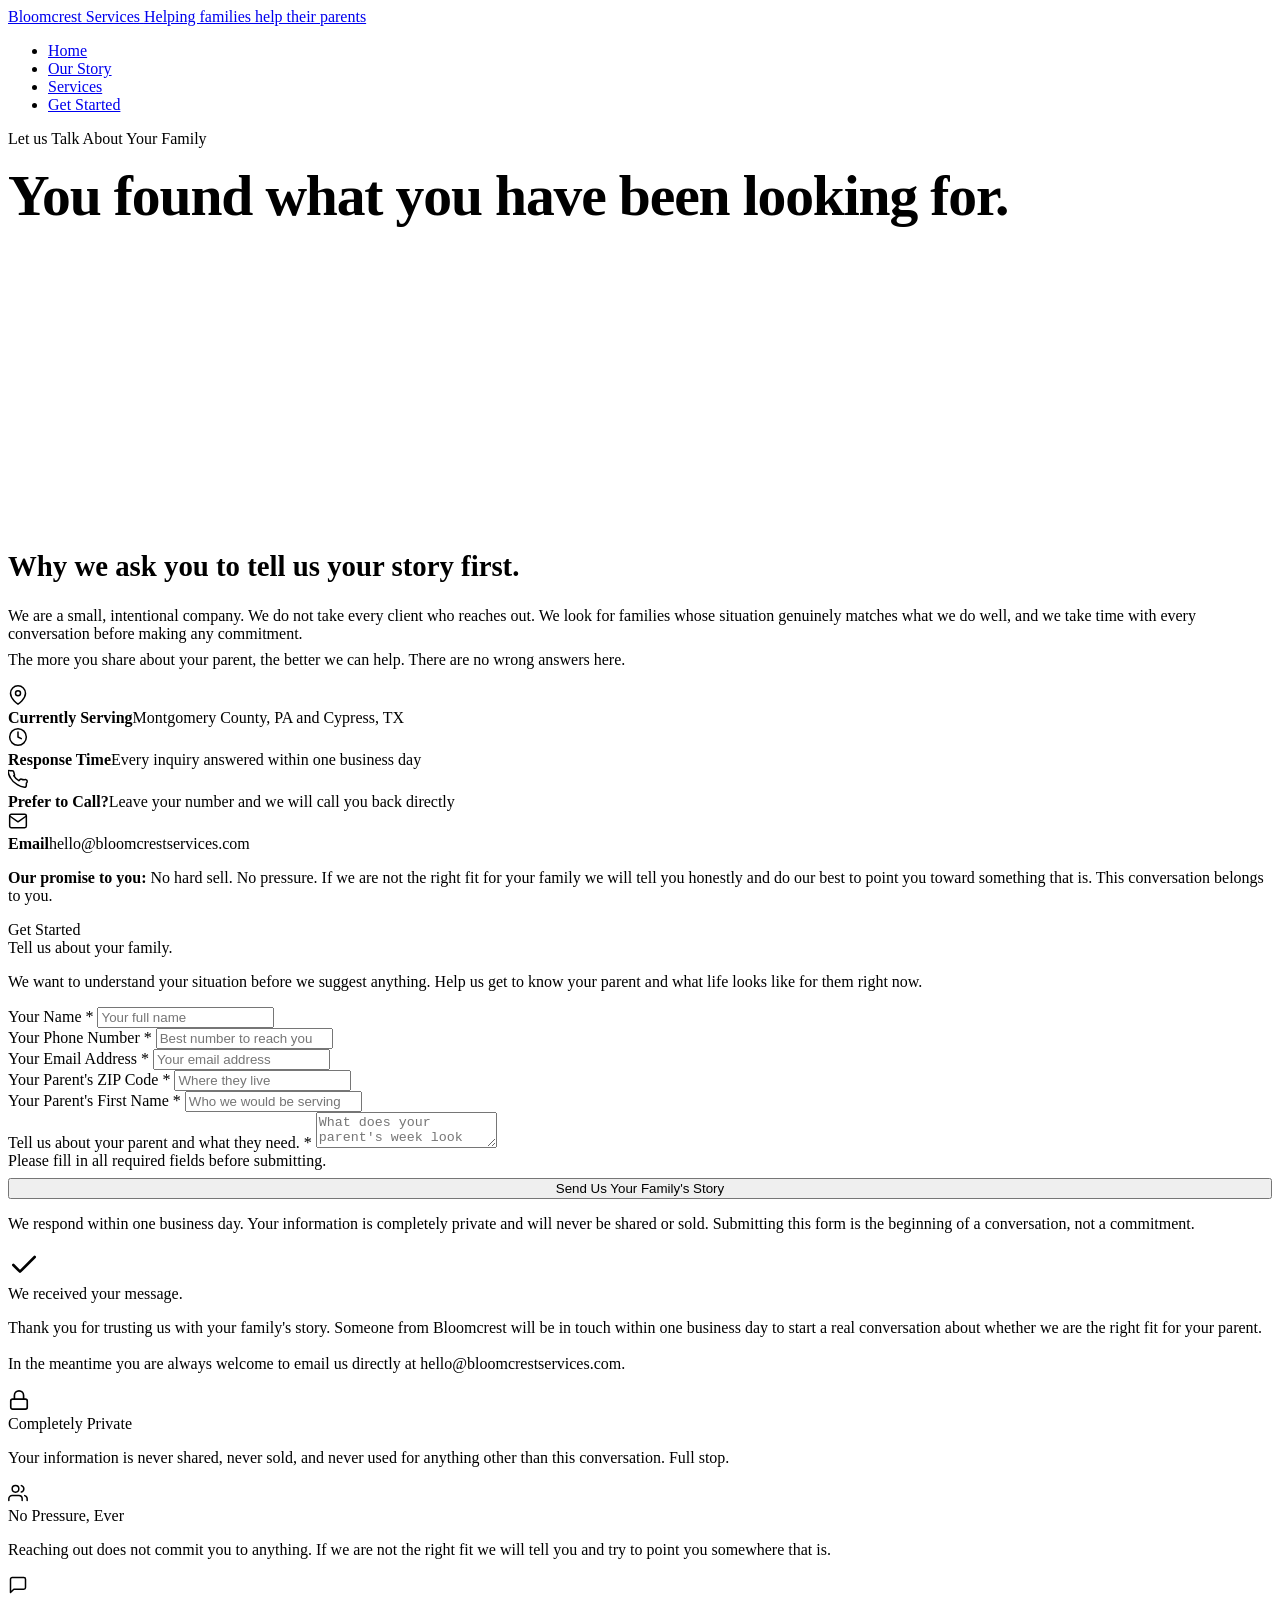
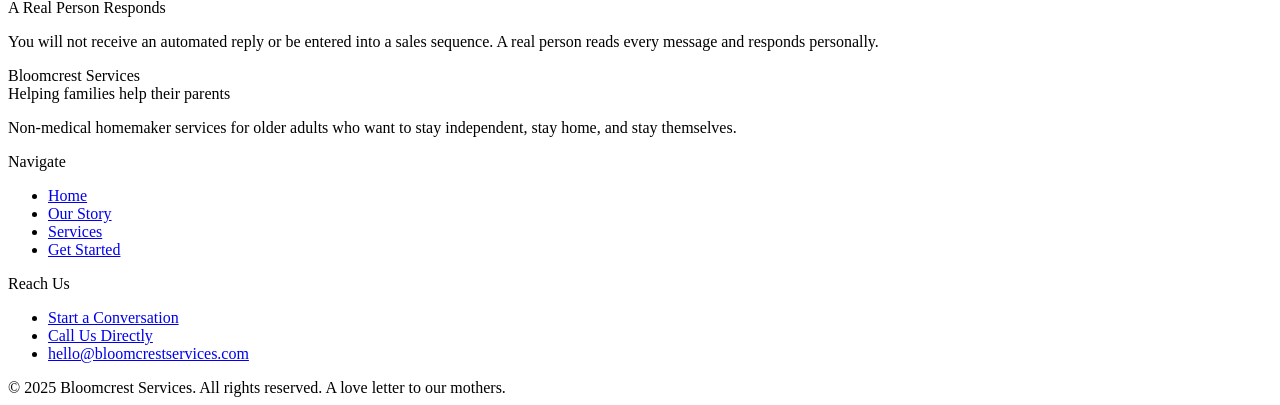
==== contact/index.html @ d13a664b "Move contact.html to contact/index.html for clean URLs" ====
<!DOCTYPE html>
<html lang="en">
<head>
<meta charset="UTF-8">
<meta name="viewport" content="width=device-width, initial-scale=1.0">
<title>Get Started | Bloomcrest Services</title>
<link rel="stylesheet" href="style.css">
</head>
<body>

<nav class="nav scrolled" id="nav">
  <div class="nav-inner">
    <a href="/" class="nav-logo">
      <span class="wm">Bloomcrest Services</span>
      <span class="tag">Helping families help their parents</span>
    </a>
    <ul class="nav-menu" id="navMenu">
      <li><a href="/">Home</a></li>
      <li><a href="/our-story/">Our Story</a></li>
      <li><a href="/services/">Services</a></li>
      <li><a href="/contact/" class="nav-btn active">Get Started</a></li>
    </ul>
    <div class="hamburger" onclick="toggleNav()"><span></span><span></span><span></span></div>
  </div>
</nav>

<div class="page-hero" style="min-height:44vh">
  <div class="hero-pattern page-hero-dots"></div>
  <div class="page-hero-glow"></div>
  <div class="page-hero-inner">
    <span class="section-tag" style="color:var(--gold)">Let us Talk About Your Family</span>
    <h1 style="font-family:var(--serif);font-size:clamp(2.2rem,4.5vw,3.8rem);font-weight:600;color:var(--white);line-height:1.1;margin:1rem 0 1.2rem;letter-spacing:-.02em">You found what you have been looking for.<br><em style="color:rgba(255,255,255,.5)">Tell us about your parent.</em></h1>
    <p style="font-size:1rem;color:rgba(255,255,255,.65);line-height:1.85;max-width:560px;font-weight:300">We read every submission personally. This is not a sales funnel. It is the beginning of a real conversation about whether Bloomcrest is the right fit for your family.</p>
  </div>
</div>

<div class="contact-layout">
  <div class="contact-sidebar reveal">
    <h2 class="contact-sidebar h2" style="font-size:1.8rem">Why we ask you to tell us your story first.</h2>    <p class="contact-sidebar p">We are a small, intentional company. We do not take every client who reaches out. We look for families whose situation genuinely matches what we do well, and we take time with every conversation before making any commitment.</p>
    <p class="contact-sidebar p" style="margin-top:-.5rem">The more you share about your parent, the better we can help. There are no wrong answers here.</p>

    <div class="c-detail">
      <div class="c-icon"><svg width="20" height="20" viewBox="0 0 24 24" fill="none" stroke="currentColor" stroke-width="1.8" stroke-linecap="round" stroke-linejoin="round"><path d="M21 10c0 7-9 13-9 13s-9-6-9-13a9 9 0 0118 0z"/><circle cx="12" cy="10" r="3"/></svg></div>
      <div class="c-detail-text"><strong>Currently Serving</strong><span>Montgomery County, PA and Cypress, TX</span></div>
    </div>
    <div class="c-detail">
      <div class="c-icon"><svg width="20" height="20" viewBox="0 0 24 24" fill="none" stroke="currentColor" stroke-width="1.8" stroke-linecap="round" stroke-linejoin="round"><circle cx="12" cy="12" r="10"/><polyline points="12 6 12 12 16 14"/></svg></div>
      <div class="c-detail-text"><strong>Response Time</strong><span>Every inquiry answered within one business day</span></div>
    </div>
    <div class="c-detail">
      <div class="c-icon"><svg width="20" height="20" viewBox="0 0 24 24" fill="none" stroke="currentColor" stroke-width="1.8" stroke-linecap="round" stroke-linejoin="round"><path d="M22 16.92v3a2 2 0 01-2.18 2 19.79 19.79 0 01-8.63-3.07A19.5 19.5 0 013.07 10.8a19.79 19.79 0 01-3.07-8.64A2 2 0 012 2h3a2 2 0 012 1.72c.127.96.361 1.903.7 2.81a2 2 0 01-.45 2.11L6.91 7.91a16 16 0 006.09 6.09l1.27-1.27a2 2 0 012.11-.45c.907.339 1.85.573 2.81.7A2 2 0 0122 16.92z"/></svg></div>
      <div class="c-detail-text"><strong>Prefer to Call?</strong><span>Leave your number and we will call you back directly</span></div>
    </div>
    <div class="c-detail">
      <div class="c-icon"><svg width="20" height="20" viewBox="0 0 24 24" fill="none" stroke="currentColor" stroke-width="1.8" stroke-linecap="round" stroke-linejoin="round"><path d="M4 4h16c1.1 0 2 .9 2 2v12c0 1.1-.9 2-2 2H4c-1.1 0-2-.9-2-2V6c0-1.1.9-2 2-2z"/><polyline points="22,6 12,13 2,6"/></svg></div>
      <div class="c-detail-text"><strong>Email</strong><span>hello@bloomcrestservices.com</span></div>
    </div>

    <div class="c-promise">
      <p><strong>Our promise to you:</strong> No hard sell. No pressure. If we are not the right fit for your family we will tell you honestly and do our best to point you toward something that is. This conversation belongs to you.</p>
    </div>
  </div>

  <div class="form-card reveal reveal-delay-1">
    <div id="formWrap">
      <div class="form-card-head">
        <span class="form-card-tag">Get Started</span>
        <div class="form-card-title">Tell us about your family.</div>
        <p class="form-card-sub">We want to understand your situation before we suggest anything. Help us get to know your parent and what life looks like for them right now.</p>
      </div>

      <form id="cForm" novalidate>
        <div class="frow">
          <div class="fg">
            <label for="yourName">Your Name *</label>
            <input type="text" id="yourName" placeholder="Your full name" required>
          </div>
          <div class="fg">
            <label for="phone">Your Phone Number *</label>
            <input type="tel" id="phone" placeholder="Best number to reach you" required>
          </div>
        </div>
        <div class="frow">
          <div class="fg">
            <label for="email">Your Email Address *</label>
            <input type="email" id="email" placeholder="Your email address" required>
          </div>
          <div class="fg">
            <label for="zipcode">Your Parent's ZIP Code *</label>
            <input type="text" id="zipcode" placeholder="Where they live" maxlength="10" required>
          </div>
        </div>
        <div class="fg">
          <label for="lovedOneName">Your Parent's First Name *</label>
          <input type="text" id="lovedOneName" placeholder="Who we would be serving" required>
        </div>
        <div class="fg">
          <label for="message">Tell us about your parent and what they need. *</label>
          <textarea id="message" placeholder="What does your parent's week look like right now? What have they been struggling with that you wish you could help with? What would it mean to your family to have someone reliable showing up consistently? The more you share, the better we can help." required></textarea>
        </div>

        <div class="form-error" id="formError">Please fill in all required fields before submitting.</div>

        <button type="submit" id="submitBtn" class="btn btn-green btn-lg" style="width:100%;justify-content:center;margin-top:.5rem">
          Send Us Your Family's Story
        </button>
        <p class="form-note">We respond within one business day. Your information is completely private and will never be shared or sold. Submitting this form is the beginning of a conversation, not a commitment.</p>
      </form>
    </div>

    <div class="form-success" id="formSuccess">
      <div class="success-ring"><svg width="32" height="32" viewBox="0 0 24 24" fill="none" stroke="currentColor" stroke-width="2" stroke-linecap="round" stroke-linejoin="round"><polyline points="20 6 9 17 4 12"/></svg></div>
      <div class="success-title">We received your message.</div>
      <p class="success-body">Thank you for trusting us with your family's story. Someone from Bloomcrest will be in touch within one business day to start a real conversation about whether we are the right fit for your parent.<br><br>In the meantime you are always welcome to email us directly at hello@bloomcrestservices.com.</p>
    </div>
  </div>
</div>

<div class="reassure-strip">
  <div class="reassure-grid">
    <div class="reveal">
      <div class="r-icon"><svg width="22" height="22" viewBox="0 0 24 24" fill="none" stroke="currentColor" stroke-width="1.8" stroke-linecap="round" stroke-linejoin="round"><rect x="3" y="11" width="18" height="11" rx="2" ry="2"/><path d="M7 11V7a5 5 0 0110 0v4"/></svg></div>
      <div class="r-title">Completely Private</div>
      <p class="r-body">Your information is never shared, never sold, and never used for anything other than this conversation. Full stop.</p>
    </div>
    <div class="reveal reveal-delay-1">
      <div class="r-icon"><svg width="20" height="20" viewBox="0 0 24 24" fill="none" stroke="currentColor" stroke-width="1.8" stroke-linecap="round" stroke-linejoin="round"><path d="M17 21v-2a4 4 0 00-4-4H5a4 4 0 00-4 4v2"/><circle cx="9" cy="7" r="4"/><path d="M23 21v-2a4 4 0 00-3-3.87"/><path d="M16 3.13a4 4 0 010 7.75"/></svg></div>
      <div class="r-title">No Pressure, Ever</div>
      <p class="r-body">Reaching out does not commit you to anything. If we are not the right fit we will tell you and try to point you somewhere that is.</p>
    </div>
    <div class="reveal reveal-delay-2">
      <div class="r-icon"><svg width="20" height="20" viewBox="0 0 24 24" fill="none" stroke="currentColor" stroke-width="1.8" stroke-linecap="round" stroke-linejoin="round"><path d="M21 15a2 2 0 01-2 2H7l-4 4V5a2 2 0 012-2h14a2 2 0 012 2z"/></svg></div>
      <div class="r-title">A Real Person Responds</div>
      <p class="r-body">You will not receive an automated reply or be entered into a sales sequence. A real person reads every message and responds personally.</p>
    </div>
  </div>
</div>

<footer>
  <div class="container">
    <div class="footer-top">
      <div class="footer-brand">
        <div class="wm">Bloomcrest Services</div>
        <span class="tag">Helping families help their parents</span>
        <p>Non-medical homemaker services for older adults who want to stay independent, stay home, and stay themselves.</p>
      </div>
      <div>
        <div class="footer-col-title">Navigate</div>
        <ul class="footer-links">
          <li><a href="/">Home</a></li>
          <li><a href="/our-story/">Our Story</a></li>
          <li><a href="/services/">Services</a></li>
          <li><a href="/contact/">Get Started</a></li>
        </ul>
      </div>
      <div>
        <div class="footer-col-title">Reach Us</div>
        <ul class="footer-links">
          <li><a href="/contact/">Start a Conversation</a></li>
          <li><a href="tel:+1">Call Us Directly</a></li>
          <li><a href="mailto:hello@bloomcrestservices.com">hello@bloomcrestservices.com</a></li>
        </ul>
      </div>
    </div>
    <div class="footer-bottom">
      <span>&copy; 2025 Bloomcrest Services. All rights reserved.</span>
      <span class="footer-love">A love letter to our mothers.</span>
    </div>
  </div>
</footer>

<script>
function toggleNav() { document.getElementById('navMenu').classList.toggle('open'); }

document.getElementById('cForm').addEventListener('submit', async function(e) {
  e.preventDefault();
  const err = document.getElementById('formError');
  err.style.display = 'none';
  const btn = document.getElementById('submitBtn');

  const fields = {
    your_name:      document.getElementById('yourName').value.trim(),
    phone:          document.getElementById('phone').value.trim(),
    email:          document.getElementById('email').value.trim(),
    zipcode:        document.getElementById('zipcode').value.trim(),
    loved_one_name: document.getElementById('lovedOneName').value.trim(),
    message:        document.getElementById('message').value.trim(),
    submitted_at:   new Date().toISOString(),
    source:         'Bloomcrest Services Website'
  };

  for (const [k,v] of Object.entries(fields)) {
    if (!v && !['submitted_at','source'].includes(k)) {
      err.textContent = 'Please fill in all required fields before submitting.';
      err.style.display = 'block';
      return;
    }
  }

  btn.textContent = 'Sending...';
  btn.disabled = true;

  try {
    const res = await fetch('https://hook.us1.make.com/p4euqqjtyu8m1pu5yn3ni5iyjtqdu1ys', {
      method: 'POST',
      headers: { 'Content-Type': 'application/json' },
      body: JSON.stringify(fields)
    });
    if (res.ok) {
      document.getElementById('formWrap').style.display = 'none';
      document.getElementById('formSuccess').style.display = 'block';
    } else { throw new Error(res.status); }
  } catch(ex) {
    err.textContent = 'Something went wrong. Please try again or email us at hello@bloomcrestservices.com';
    err.style.display = 'block';
    btn.textContent = "Send Us Your Family's Story";
    btn.disabled = false;
  }
});

const reveals = document.querySelectorAll('.reveal');
const observer = new IntersectionObserver(entries => {
  entries.forEach(e => { if(e.isIntersecting) e.target.classList.add('in'); });
}, { threshold: 0.1 });
reveals.forEach(r => observer.observe(r));
</script>
</body>
</html>
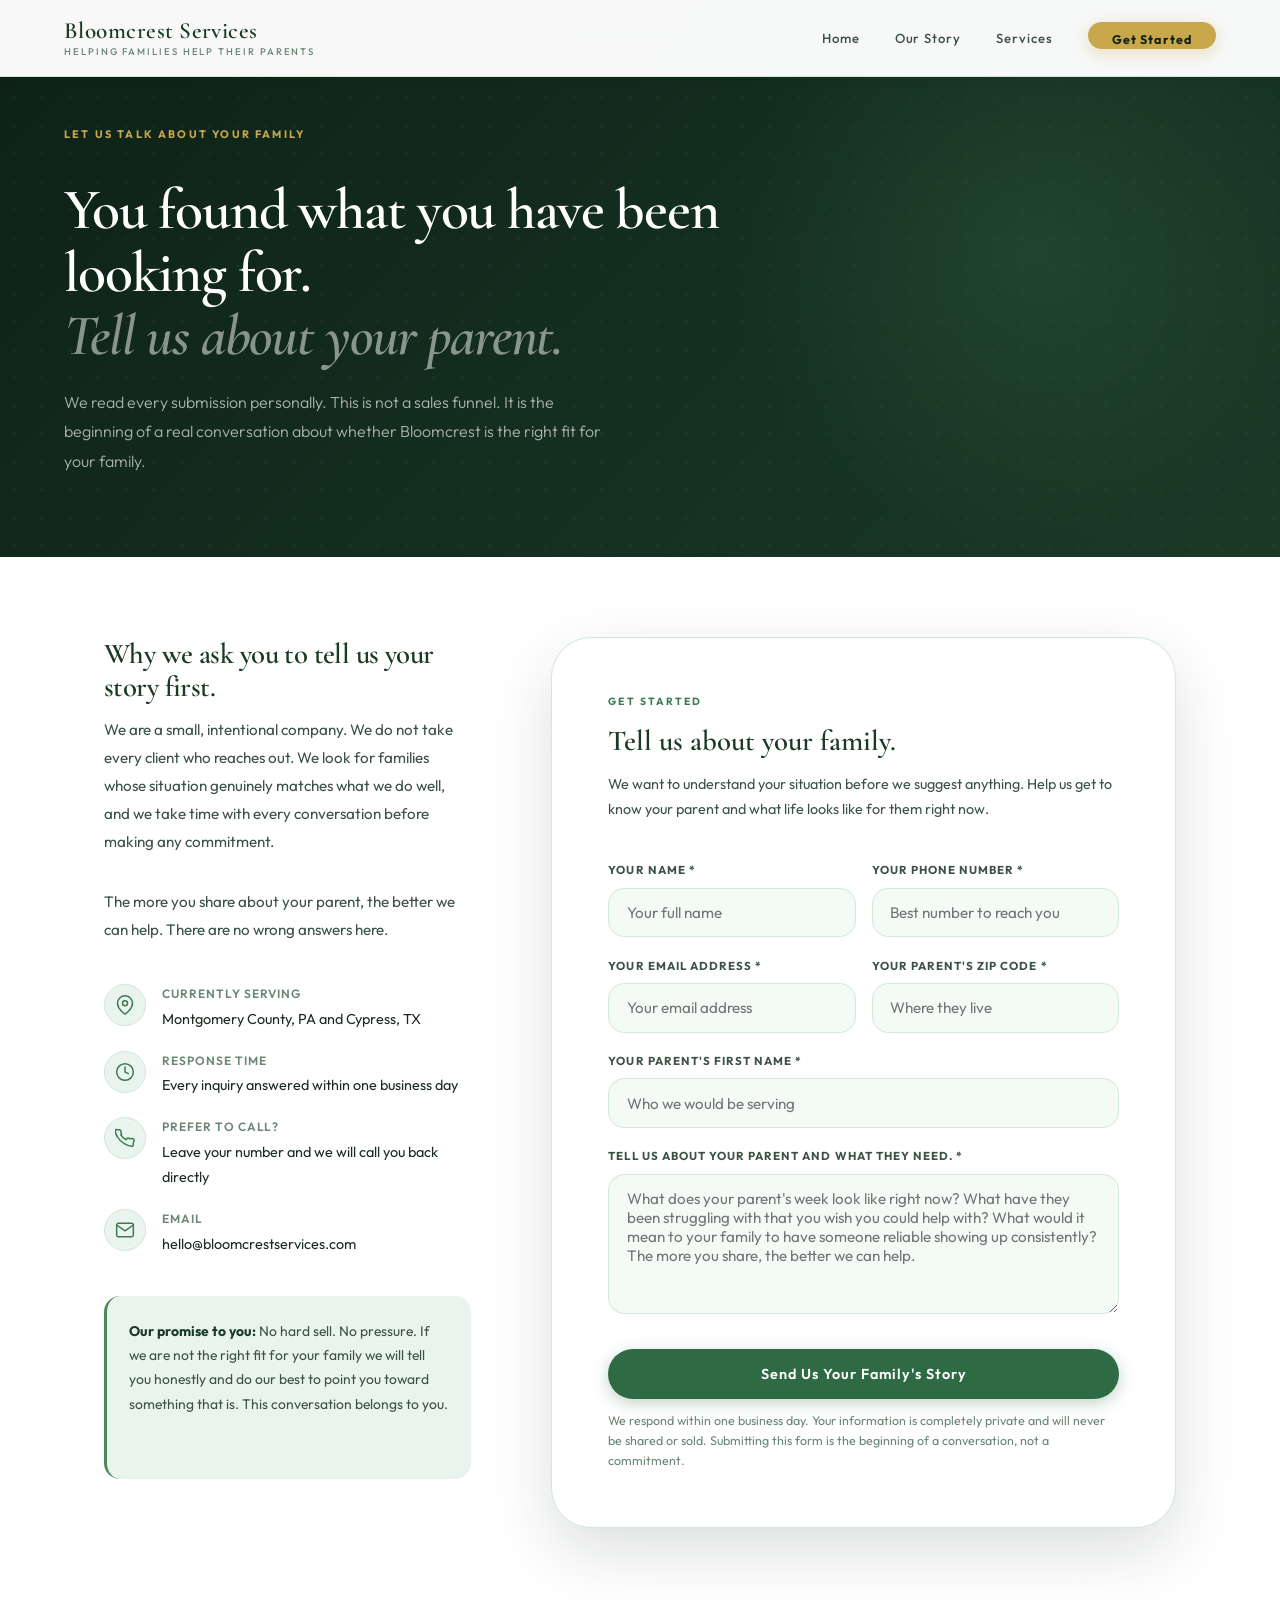
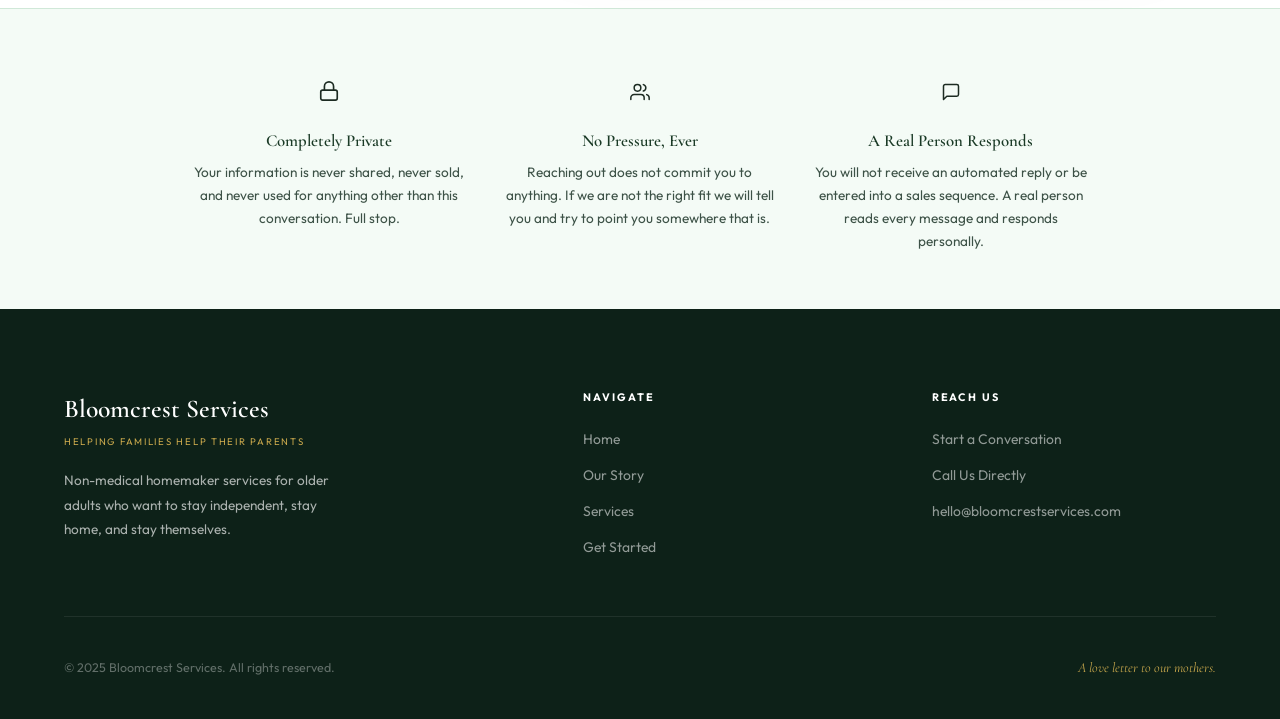
==== commit 7483ce4c: "Fix CSS and image paths for subdirectory clean URLs" ====
--- a/contact/index.html
+++ b/contact/index.html
@@ -4,7 +4,7 @@
 <meta charset="UTF-8">
 <meta name="viewport" content="width=device-width, initial-scale=1.0">
 <title>Get Started | Bloomcrest Services</title>
-<link rel="stylesheet" href="style.css">
+<link rel="stylesheet" href="/style.css">
 </head>
 <body>
 
--- a/style.css
+++ b/style.css
@@ -0,0 +1,662 @@
+@import url('https://fonts.googleapis.com/css2?family=Cormorant+Garamond:ital,wght@0,300;0,400;0,500;0,600;0,700;1,300;1,400;1,600&family=Outfit:wght@300;400;500;600;700&display=swap');
+
+:root {
+  --g900: #0D2118;
+  --g800: #1A3A26;
+  --g700: #2E6B45;
+  --g600: #3D7A54;
+  --g500: #4A8A5A;
+  --g300: #8FC49A;
+  --g100: #D4EDDA;
+  --g50:  #EAF4EE;
+  --g20:  #F4FBF6;
+  --gold: #C9A84C;
+  --gold-light: #E8CC7A;
+  --white: #FFFFFF;
+  --cream: #FAFDF8;
+  --warm:  #F7F2EA;
+  --text:  #1C2B22;
+  --text2: #3D5247;
+  --text3: #6B8577;
+  --border:#D0E8D8;
+  --shadow-sm: 0 2px 12px rgba(13,33,24,0.06);
+  --shadow:    0 8px 32px rgba(13,33,24,0.10);
+  --shadow-lg: 0 24px 64px rgba(13,33,24,0.14);
+  --r: 16px;
+  --r-lg: 24px;
+  --r-xl: 40px;
+  --serif: 'Cormorant Garamond', Georgia, serif;
+  --sans:  'Outfit', system-ui, sans-serif;
+  --ease: cubic-bezier(0.25, 0.46, 0.45, 0.94);
+}
+
+*,*::before,*::after{box-sizing:border-box;margin:0;padding:0}
+html{scroll-behavior:smooth;font-size:16px}
+body{font-family:var(--sans);background:var(--white);color:var(--text);line-height:1.6;overflow-x:hidden;-webkit-font-smoothing:antialiased}
+img{max-width:100%;display:block}
+a{text-decoration:none;color:inherit}
+
+/* ─── NAV ─────────────────────────────── */
+.nav{
+  position:fixed;top:0;left:0;right:0;z-index:200;
+  transition:all .4s var(--ease);
+  padding:0 5%;
+}
+.nav.scrolled{
+  background:rgba(255,255,255,0.97);
+  backdrop-filter:blur(16px);
+  box-shadow:0 1px 0 var(--border), var(--shadow-sm);
+}
+.nav-inner{
+  max-width:1200px;margin:0 auto;
+  height:76px;display:flex;align-items:center;justify-content:space-between;
+}
+.nav-logo{display:flex;flex-direction:column;line-height:1.1;gap:2px}
+.nav-logo .wm{
+  font-family:var(--serif);font-size:1.45rem;font-weight:600;
+  color:var(--white);transition:color .3s;letter-spacing:.02em;
+}
+.nav.scrolled .nav-logo .wm{color:var(--g800)}
+.nav-logo .tag{
+  font-size:.6rem;font-weight:500;letter-spacing:.2em;text-transform:uppercase;
+  color:rgba(255,255,255,.65);transition:color .3s;
+}
+.nav.scrolled .nav-logo .tag{color:var(--text3)}
+.nav-menu{display:flex;align-items:center;gap:2.2rem;list-style:none}
+.nav-menu a{
+  font-size:.82rem;font-weight:500;letter-spacing:.07em;
+  color:rgba(255,255,255,.85);transition:all .25s;
+  position:relative;padding-bottom:3px;
+}
+.nav-menu a::after{
+  content:'';position:absolute;bottom:0;left:0;width:0;height:1.5px;
+  background:var(--gold);transition:width .3s var(--ease);
+}
+.nav-menu a:hover,
+.nav-menu a.active{color:var(--white)}
+.nav-menu a:hover::after,
+.nav-menu a.active::after{width:100%}
+.nav.scrolled .nav-menu a{color:var(--text2)}
+.nav.scrolled .nav-menu a:hover,
+.nav.scrolled .nav-menu a.active{color:var(--g700)}
+.nav-btn{
+  background:var(--gold);color:var(--g900)!important;
+  padding:.6rem 1.5rem;border-radius:50px;
+  font-weight:700!important;font-size:.78rem!important;
+  letter-spacing:.09em!important;transition:all .25s!important;
+  box-shadow:0 4px 16px rgba(201,168,76,.35);
+}
+.nav-btn::after{display:none!important}
+.nav-btn:hover{background:var(--gold-light)!important;transform:translateY(-1px);box-shadow:0 8px 24px rgba(201,168,76,.4)!important}
+.hamburger{display:none;flex-direction:column;gap:5px;cursor:pointer;padding:6px}
+.hamburger span{display:block;width:22px;height:2px;border-radius:2px;transition:all .3s}
+.hamburger span{background:var(--white)}
+.nav.scrolled .hamburger span{background:var(--g800)}
+
+/* ─── HERO ─────────────────────────────── */
+.hero{
+  min-height:100vh;
+  background:var(--g800);
+  position:relative;overflow:hidden;
+  display:flex;align-items:center;
+  padding:120px 5% 80px;
+}
+.hero-bg{
+  position:absolute;inset:0;
+  background:
+    radial-gradient(ellipse 80% 60% at 70% 40%, rgba(74,138,90,.25) 0%, transparent 60%),
+    radial-gradient(ellipse 50% 80% at 10% 80%, rgba(201,168,76,.08) 0%, transparent 50%),
+    linear-gradient(135deg, #0D2118 0%, #1A3A26 40%, #2E6B45 100%);
+}
+.hero-pattern{
+  position:absolute;inset:0;opacity:.04;
+  background-image:radial-gradient(circle, var(--white) 1px, transparent 1px);
+  background-size:28px 28px;
+}
+.hero-inner{
+  max-width:1200px;margin:0 auto;width:100%;
+  display:grid;grid-template-columns:1fr 420px;gap:5rem;align-items:center;
+  position:relative;z-index:2;
+}
+.hero-badge{
+  display:inline-flex;align-items:center;gap:.6rem;
+  background:rgba(255,255,255,.08);border:1px solid rgba(255,255,255,.15);
+  border-radius:50px;padding:.4rem 1rem .4rem .7rem;
+  font-size:.7rem;font-weight:600;letter-spacing:.15em;text-transform:uppercase;
+  color:var(--gold-light);margin-bottom:1.8rem;
+}
+.hero-badge-dot{width:6px;height:6px;background:var(--gold);border-radius:50%;animation:pulse 2s infinite}
+@keyframes pulse{0%,100%{opacity:1;transform:scale(1)}50%{opacity:.5;transform:scale(1.4)}}
+.hero-h1{
+  font-family:var(--serif);
+  font-size:clamp(3rem,5.5vw,5rem);
+  font-weight:600;color:var(--white);
+  line-height:1.1;letter-spacing:-.02em;margin-bottom:1.8rem;
+}
+.hero-h1 em{font-style:italic;color:rgba(255,255,255,.6)}
+.hero-h1 .gold{color:var(--gold-light)}
+.hero-p{
+  font-size:1.1rem;color:rgba(255,255,255,.72);
+  line-height:1.85;max-width:540px;margin-bottom:2.8rem;font-weight:300;
+}
+.hero-actions{display:flex;gap:1rem;flex-wrap:wrap;align-items:center;margin-bottom:3.5rem}
+.hero-stats{
+  display:flex;gap:2.5rem;
+  padding-top:2.5rem;border-top:1px solid rgba(255,255,255,.1);
+}
+.stat-num{
+  font-family:var(--serif);font-size:2.4rem;font-weight:600;
+  color:var(--white);line-height:1;margin-bottom:.2rem;
+}
+.stat-num span{font-size:1.4rem;color:var(--gold)}
+.stat-lbl{font-size:.72rem;color:rgba(255,255,255,.5);letter-spacing:.06em;line-height:1.4}
+
+/* hero card */
+.hero-card-wrap{position:relative}
+.hero-card{
+  background:var(--white);border-radius:var(--r-lg);
+  padding:2.5rem;box-shadow:var(--shadow-lg);
+  border:1px solid rgba(255,255,255,.1);
+  position:relative;z-index:2;
+}
+.hero-card-img{
+  width:100%;height:200px;border-radius:var(--r);
+  background:linear-gradient(135deg, var(--g50) 0%, var(--g100) 100%);
+  display:flex;align-items:center;justify-content:center;
+  margin-bottom:1.8rem;overflow:hidden;position:relative;
+}
+.hero-card-img svg{width:80px;height:80px;opacity:.3}
+.hero-card-img::after{
+  content:'';position:absolute;inset:0;
+  background:linear-gradient(to bottom, transparent 50%, rgba(13,33,24,.06) 100%);
+}
+.hero-card-pill{
+  display:inline-block;background:var(--g50);color:var(--g700);
+  font-size:.68rem;font-weight:600;letter-spacing:.12em;text-transform:uppercase;
+  padding:.3rem .8rem;border-radius:50px;margin-bottom:1rem;
+}
+.hero-card blockquote{
+  font-family:var(--serif);font-size:1.25rem;font-style:italic;
+  color:var(--g800);line-height:1.5;margin-bottom:1.5rem;
+}
+.hero-card-meta{display:flex;align-items:center;gap:.8rem}
+.hero-card-avatar{
+  width:40px;height:40px;border-radius:50%;
+  background:linear-gradient(135deg, var(--g300), var(--g500));
+  display:flex;align-items:center;justify-content:center;
+  font-family:var(--serif);font-size:1.1rem;font-weight:600;color:var(--white);flex-shrink:0;
+}
+.hero-card-name strong{display:block;font-size:.85rem;color:var(--text);font-weight:600}
+.hero-card-name span{font-size:.75rem;color:var(--text3)}
+.hero-float-badge{
+  position:absolute;bottom:-20px;left:-20px;z-index:3;
+  background:var(--gold);border-radius:var(--r);
+  padding:1rem 1.3rem;box-shadow:var(--shadow);
+  display:flex;flex-direction:column;gap:2px;
+}
+.hero-float-badge .num{font-family:var(--serif);font-size:1.6rem;font-weight:700;color:var(--g900);line-height:1}
+.hero-float-badge .lbl{font-size:.65rem;font-weight:600;letter-spacing:.1em;text-transform:uppercase;color:var(--g800)}
+.hero-scroll{
+  position:absolute;bottom:2.5rem;left:50%;transform:translateX(-50%);
+  z-index:2;display:flex;flex-direction:column;align-items:center;gap:.5rem;
+  color:rgba(255,255,255,.4);font-size:.7rem;letter-spacing:.15em;text-transform:uppercase;cursor:pointer;
+  animation:bounce 2.5s ease infinite;
+}
+.hero-scroll svg{width:20px;height:20px}
+@keyframes bounce{0%,100%{transform:translateX(-50%) translateY(0)}50%{transform:translateX(-50%) translateY(6px)}}
+
+/* ─── BUTTONS ──────────────────────────── */
+.btn{
+  display:inline-flex;align-items:center;gap:.5rem;
+  border:none;cursor:pointer;border-radius:50px;
+  font-family:var(--sans);font-weight:600;letter-spacing:.07em;
+  transition:all .3s var(--ease);text-decoration:none;
+}
+.btn-sm{font-size:.78rem;padding:.65rem 1.4rem}
+.btn-md{font-size:.85rem;padding:.85rem 2rem}
+.btn-lg{font-size:.9rem;padding:1rem 2.5rem}
+.btn-primary{background:var(--gold);color:var(--g900);box-shadow:0 4px 20px rgba(201,168,76,.35)}
+.btn-primary:hover{background:var(--gold-light);transform:translateY(-2px);box-shadow:0 8px 28px rgba(201,168,76,.45)}
+.btn-white{background:var(--white);color:var(--g800);box-shadow:var(--shadow-sm)}
+.btn-white:hover{background:var(--cream);transform:translateY(-2px);box-shadow:var(--shadow)}
+.btn-outline{background:transparent;color:var(--white);border:1.5px solid rgba(255,255,255,.4)}
+.btn-outline:hover{background:rgba(255,255,255,.08);border-color:rgba(255,255,255,.7);transform:translateY(-2px)}
+.btn-green{background:var(--g700);color:var(--white);box-shadow:0 4px 16px rgba(46,107,69,.3)}
+.btn-green:hover{background:var(--g600);transform:translateY(-2px);box-shadow:0 8px 24px rgba(46,107,69,.4)}
+.btn-outline-green{background:transparent;color:var(--g700);border:1.5px solid var(--g700)}
+.btn-outline-green:hover{background:var(--g50);transform:translateY(-2px)}
+
+/* ─── SECTIONS ─────────────────────────── */
+section{padding:6rem 5%}
+.container{max-width:1200px;margin:0 auto;width:100%}
+.section-tag{
+  display:inline-flex;align-items:center;gap:.5rem;
+  font-size:.68rem;font-weight:700;letter-spacing:.2em;text-transform:uppercase;
+  color:var(--g600);margin-bottom:1.2rem;
+}.h2{
+  font-family:var(--serif);font-size:clamp(2rem,3.8vw,3.2rem);
+  font-weight:600;color:var(--g800);line-height:1.15;
+  letter-spacing:-.02em;margin-bottom:1.2rem;
+}
+.h2 em{font-style:italic;color:var(--g600)}
+.h2-white{color:var(--white)}
+.h2-white em{color:rgba(255,255,255,.6)}
+.lead{font-size:1.05rem;color:var(--text2);line-height:1.85;font-weight:300}
+.gold-bar{width:40px;height:2.5px;background:var(--gold);border-radius:2px;margin:1.2rem 0 1.8rem}
+.gold-bar.center{margin:1.2rem auto 1.8rem}
+
+/* ─── TRUST STRIP ──────────────────────── */
+.trust-strip{
+  background:var(--cream);border-top:1px solid var(--border);border-bottom:1px solid var(--border);
+  padding:2rem 5%;
+}
+.trust-inner{
+  max-width:1000px;margin:0 auto;
+  display:flex;align-items:center;justify-content:space-around;gap:2rem;flex-wrap:wrap;
+}
+.trust-item{
+  display:flex;align-items:center;gap:.7rem;
+  font-size:.82rem;color:var(--text2);font-weight:500;
+}
+.trust-icon{
+  width:34px;height:34px;background:var(--g50);border-radius:8px;
+  display:flex;align-items:center;justify-content:center;font-size:1rem;flex-shrink:0;
+}
+
+/* ─── PROBLEM SECTION ──────────────────── */
+.problem{background:var(--white)}
+.problem-layout{
+  display:grid;grid-template-columns:1fr 1fr;gap:5rem;align-items:center;
+}
+.problem-visual{
+  position:relative;
+}
+.problem-photo{
+  width:100%;aspect-ratio:4/5;border-radius:var(--r-lg);
+  background:linear-gradient(145deg, var(--g50) 0%, var(--g100) 50%, var(--g300) 100%);
+  position:relative;overflow:hidden;
+}
+.problem-photo-inner{
+  position:absolute;inset:0;
+  display:flex;align-items:center;justify-content:center;flex-direction:column;gap:1rem;opacity:.2;
+}
+.problem-photo-inner svg{width:80px;height:80px}
+.problem-quote-card{
+  position:absolute;bottom:-28px;right:-28px;
+  background:var(--g800);border-radius:var(--r);
+  padding:1.5rem;max-width:260px;
+  box-shadow:var(--shadow-lg);
+}
+.problem-quote-card p{
+  font-family:var(--serif);font-style:italic;font-size:1rem;
+  color:rgba(255,255,255,.88);line-height:1.5;margin-bottom:.8rem;
+}
+.problem-quote-card span{font-size:.72rem;color:var(--gold);letter-spacing:.08em}
+.problem-dots{
+  display:grid;grid-template-columns:1fr 1fr;gap:.8rem;margin-top:1.5rem;
+}
+.problem-dot{
+  background:var(--g50);border:1px solid var(--border);border-radius:var(--r);
+  padding:1.2rem;transition:all .3s;
+}
+.problem-dot:hover{box-shadow:var(--shadow);border-color:var(--g300);transform:translateY(-3px)}
+.problem-dot-icon{font-size:1.3rem;margin-bottom:.5rem}
+.problem-dot p{font-size:.85rem;color:var(--text2);line-height:1.65}
+.problem-dot p strong{display:block;color:var(--g800);font-weight:600;margin-bottom:.2rem;font-size:.9rem}
+
+/* ─── SOLUTION SECTION ─────────────────── */
+.solution{background:var(--g800);color:var(--white)}
+.solution-layout{
+  display:grid;grid-template-columns:1fr 1fr;gap:5rem;align-items:center;
+}
+.solution-items{display:flex;flex-direction:column;gap:1.4rem;margin-top:2rem}
+.solution-item{
+  display:flex;gap:1.2rem;align-items:flex-start;
+  background:rgba(255,255,255,.05);border:1px solid rgba(255,255,255,.08);
+  border-radius:var(--r);padding:1.4rem;transition:all .3s;
+}
+.solution-item:hover{background:rgba(255,255,255,.09);border-color:rgba(255,255,255,.15)}
+.s-icon{
+  width:44px;height:44px;border-radius:10px;
+  background:rgba(201,168,76,.15);border:1px solid rgba(201,168,76,.2);
+  display:flex;align-items:center;justify-content:center;
+  font-size:1.2rem;flex-shrink:0;
+}
+.s-text strong{display:block;color:var(--white);font-weight:600;font-size:.95rem;margin-bottom:.25rem}
+.s-text span{font-size:.87rem;color:rgba(255,255,255,.6);line-height:1.6}
+.solution-card{
+  background:rgba(255,255,255,.06);border:1px solid rgba(255,255,255,.1);
+  border-radius:var(--r-lg);padding:3rem;
+}
+.solution-card-label{
+  font-size:.65rem;font-weight:700;letter-spacing:.2em;text-transform:uppercase;
+  color:var(--gold);margin-bottom:1.2rem;display:block;
+}
+.solution-card blockquote{
+  font-family:var(--serif);font-size:1.6rem;font-style:italic;
+  color:var(--white);line-height:1.45;margin-bottom:2rem;
+}
+.solution-card-author{
+  display:flex;align-items:center;gap:1rem;
+  padding-top:1.5rem;border-top:1px solid rgba(255,255,255,.1);
+}
+.s-avatar{
+  width:44px;height:44px;border-radius:50%;
+  background:linear-gradient(135deg, var(--g500), var(--g700));
+  display:flex;align-items:center;justify-content:center;
+  font-family:var(--serif);font-size:1.2rem;font-weight:600;color:var(--white);flex-shrink:0;
+}
+.s-author-name{font-weight:600;font-size:.9rem;color:var(--white);margin-bottom:.1rem}
+.s-author-role{font-size:.75rem;color:rgba(255,255,255,.5)}
+
+/* ─── HOW IT WORKS ─────────────────────── */
+.how{background:var(--cream)}
+.how-steps{
+  display:grid;grid-template-columns:repeat(3,1fr);gap:2rem;margin-top:4rem;
+  position:relative;
+}
+.how-steps::before{
+  content:'';position:absolute;top:36px;left:calc(16.66% + 1rem);
+  right:calc(16.66% + 1rem);height:1.5px;
+  background:repeating-linear-gradient(to right, var(--g300) 0, var(--g300) 8px, transparent 8px, transparent 16px);
+  z-index:0;
+}
+.how-step{
+  background:var(--white);border-radius:var(--r-lg);padding:2.5rem 2rem;
+  text-align:center;position:relative;z-index:1;
+  border:1px solid var(--border);box-shadow:var(--shadow-sm);
+  transition:all .3s var(--ease);
+}
+.how-step:hover{box-shadow:var(--shadow-lg);transform:translateY(-6px)}
+.how-step-num{
+  width:72px;height:72px;border-radius:50%;
+  background:var(--g50);border:2px solid var(--g100);
+  display:flex;align-items:center;justify-content:center;
+  margin:0 auto 1.5rem;font-family:var(--serif);
+  font-size:1.8rem;font-weight:600;color:var(--g700);
+  transition:all .3s;
+}
+.how-step:hover .how-step-num{background:var(--g800);color:var(--white);border-color:var(--g800)}
+.how-step h3{
+  font-family:var(--serif);font-size:1.35rem;font-weight:600;
+  color:var(--g800);margin-bottom:.8rem;
+}
+.how-step p{font-size:.9rem;color:var(--text2);line-height:1.75}
+
+/* ─── TESTIMONIALS ─────────────────────── */
+.testimonials{background:var(--g20)}
+.testi-grid{
+  display:grid;grid-template-columns:repeat(3,1fr);gap:1.5rem;margin-top:3.5rem;
+}
+.testi-card{
+  background:var(--white);border-radius:var(--r-lg);padding:2rem;
+  border:1px solid var(--border);box-shadow:var(--shadow-sm);
+  display:flex;flex-direction:column;gap:1.5rem;
+  transition:all .3s;
+}
+.testi-card:hover{box-shadow:var(--shadow-lg);transform:translateY(-4px)}
+.testi-stars{display:flex;gap:.2rem}
+.star{color:var(--gold);font-size:1rem}
+.testi-card blockquote{
+  font-family:var(--serif);font-size:1.1rem;font-style:italic;
+  color:var(--g800);line-height:1.6;flex:1;
+}
+.testi-meta{display:flex;align-items:center;gap:.8rem;padding-top:1rem;border-top:1px solid var(--border)}
+.t-avatar{
+  width:42px;height:42px;border-radius:50%;flex-shrink:0;
+  display:flex;align-items:center;justify-content:center;
+  font-family:var(--serif);font-weight:600;font-size:1.1rem;color:var(--white);
+}
+.t-avatar.a1{background:linear-gradient(135deg,#8FC49A,#2E6B45)}
+.t-avatar.a2{background:linear-gradient(135deg,#C9A84C,#8B6B2A)}
+.t-avatar.a3{background:linear-gradient(135deg,#9AB8A5,#3D5247)}
+.t-name{font-weight:600;font-size:.88rem;color:var(--text)}
+.t-loc{font-size:.75rem;color:var(--text3)}
+
+/* ─── CTA BAND ─────────────────────────── */
+.cta-band{
+  background:linear-gradient(135deg,var(--g900) 0%,var(--g800) 60%,#1E4A30 100%);
+  padding:6rem 5%;position:relative;overflow:hidden;text-align:center;
+}
+.cta-band::before{
+  content:'';position:absolute;top:-200px;right:-200px;width:600px;height:600px;border-radius:50%;
+  background:radial-gradient(circle,rgba(74,138,90,.12),transparent 70%);pointer-events:none;
+}
+.cta-band::after{
+  content:'';position:absolute;bottom:-150px;left:-150px;width:500px;height:500px;border-radius:50%;
+  background:radial-gradient(circle,rgba(201,168,76,.07),transparent 70%);pointer-events:none;
+}
+.cta-band-inner{max-width:700px;margin:0 auto;position:relative;z-index:1}
+.cta-band-label{
+  font-size:.68rem;font-weight:700;letter-spacing:.22em;text-transform:uppercase;
+  color:var(--gold);display:block;margin-bottom:1.2rem;
+}
+.cta-band-title{
+  font-family:var(--serif);font-size:clamp(2rem,4vw,3.2rem);
+  color:var(--white);font-weight:600;line-height:1.2;margin-bottom:1.2rem;
+}
+.cta-band-title em{font-style:italic;color:rgba(255,255,255,.55)}
+.cta-band-body{font-size:1rem;color:rgba(255,255,255,.65);line-height:1.85;margin-bottom:2.5rem;font-weight:300}
+.cta-band-btns{display:flex;gap:1rem;justify-content:center;flex-wrap:wrap}
+
+/* ─── STORY PAGE ───────────────────────── */
+.page-hero{
+  min-height:55vh;padding-top:76px;padding:120px 5% 5rem;
+  background:linear-gradient(135deg,var(--g900) 0%,var(--g800) 100%);
+  position:relative;overflow:hidden;
+  display:flex;align-items:flex-end;
+}
+.page-hero-dots{
+  position:absolute;inset:0;opacity:.05;
+  background-image:radial-gradient(circle,var(--white) 1px,transparent 1px);
+  background-size:28px 28px;
+}
+.page-hero-glow{
+  position:absolute;top:-100px;right:-100px;width:700px;height:700px;border-radius:50%;
+  background:radial-gradient(circle,rgba(74,138,90,.2),transparent 60%);
+}
+.page-hero-inner{max-width:800px;position:relative;z-index:2}
+.story-body{max-width:800px;margin:0 auto;padding:5rem 5%}
+.story-p{font-size:1.12rem;color:var(--text2);line-height:2;margin-bottom:2rem;font-weight:300}
+.story-p:first-child{font-size:1.22rem;color:var(--text);font-weight:400}
+.story-chapter{font-family:var(--serif);font-size:1.9rem;font-weight:600;color:var(--g800);margin:3.5rem 0 1rem}
+.story-chapter::before{content:'';display:block;width:36px;height:2px;background:var(--gold);margin-bottom:1rem}
+.pullquote{
+  background:var(--g50);border-left:4px solid var(--g600);
+  border-radius:0 var(--r) var(--r) 0;
+  padding:2rem 2.5rem;margin:3rem 0;
+}
+.pullquote p{
+  font-family:var(--serif);font-size:1.5rem;font-style:italic;
+  color:var(--g800);line-height:1.5;
+}
+.founder-banner{
+  background:linear-gradient(135deg,var(--g800),var(--g900));
+  border-radius:var(--r-lg);padding:3.5rem;text-align:center;margin:4rem 0;
+}
+.founder-banner blockquote{
+  font-family:var(--serif);font-size:1.5rem;font-style:italic;
+  color:rgba(255,255,255,.9);line-height:1.5;margin-bottom:1.5rem;
+}
+.founder-banner cite{font-size:.78rem;letter-spacing:.15em;text-transform:uppercase;color:var(--gold)}
+
+/* ─── SERVICES PAGE ────────────────────── */
+.services-grid{
+  display:grid;grid-template-columns:repeat(3,1fr);gap:1.5rem;
+  max-width:1200px;margin:3.5rem auto 0;
+}
+.svc-card{
+  background:var(--white);border:1px solid var(--border);border-radius:var(--r-lg);
+  padding:2rem;transition:all .3s var(--ease);overflow:hidden;position:relative;
+}
+.svc-card::after{
+  content:'';position:absolute;bottom:0;left:0;right:0;height:3px;
+  background:linear-gradient(to right,var(--g600),var(--g400,#6AAA7A));
+  transform:scaleX(0);transform-origin:left;transition:transform .35s var(--ease);
+}
+.svc-card:hover{box-shadow:var(--shadow-lg);transform:translateY(-5px)}
+.svc-card:hover::after{transform:scaleX(1)}
+.svc-icon{
+  width:54px;height:54px;border-radius:14px;
+  background:var(--g50);display:flex;align-items:center;justify-content:center;
+  font-size:1.4rem;margin-bottom:1.2rem;transition:all .3s;
+}
+.svc-card:hover .svc-icon{background:var(--g800);transform:scale(1.05)}
+.svc-title{font-family:var(--serif);font-size:1.2rem;font-weight:600;color:var(--g800);margin-bottom:.6rem}
+.svc-body{font-size:.88rem;color:var(--text2);line-height:1.75}
+.pricing-wrap{
+  max-width:560px;margin:3.5rem auto 0;
+  background:var(--white);border:1px solid var(--border);border-radius:var(--r-xl);
+  padding:3.5rem;box-shadow:var(--shadow-lg);position:relative;overflow:hidden;
+}
+.pricing-wrap::before{
+  content:'';position:absolute;top:0;left:0;right:0;height:5px;
+  background:linear-gradient(to right,var(--g700),var(--gold));
+}
+.pricing-tag{
+  display:inline-block;background:var(--g50);color:var(--g700);
+  font-size:.68rem;font-weight:700;letter-spacing:.15em;text-transform:uppercase;
+  padding:.35rem .9rem;border-radius:50px;margin-bottom:1.5rem;
+}
+.price-big{
+  font-family:var(--serif);font-size:4.5rem;font-weight:600;
+  color:var(--g800);line-height:1;letter-spacing:-.02em;
+}
+.price-period{font-size:.95rem;color:var(--text3);margin:.4rem 0 .2rem}
+.price-annual{font-size:.85rem;color:var(--g600);margin-bottom:2rem}
+.price-features{margin-bottom:2rem}
+.pf{
+  display:flex;align-items:center;gap:.8rem;
+  padding:.7rem 0;border-bottom:1px solid var(--border);
+  font-size:.9rem;color:var(--text2);
+}
+.pf:last-child{border-bottom:none}
+.pf-check{
+  width:22px;height:22px;border-radius:50%;
+  background:var(--g50);color:var(--g700);
+  display:flex;align-items:center;justify-content:center;
+  font-size:.8rem;font-weight:700;flex-shrink:0;
+}
+.not-grid{
+  display:grid;grid-template-columns:1fr 1fr;gap:.7rem;margin-top:1.5rem;
+}
+.not-item{
+  display:flex;gap:.6rem;align-items:flex-start;
+  font-size:.87rem;color:var(--text2);padding:.4rem;
+}
+.not-x{color:#C0392B;font-weight:700;font-size:.9rem;flex-shrink:0;margin-top:.05rem}
+
+/* ─── CONTACT PAGE ─────────────────────── */
+.contact-layout{
+  display:grid;grid-template-columns:1fr 1.7fr;gap:5rem;
+  max-width:1200px;margin:0 auto;padding:5rem 5%;
+}
+.contact-sidebar{}
+.contact-sidebar h2{font-family:var(--serif);font-size:1.8rem;color:var(--g800);font-weight:600;margin-bottom:.8rem}
+.contact-sidebar p{font-size:.95rem;color:var(--text2);line-height:1.85;margin-bottom:2.5rem}
+.c-detail{display:flex;align-items:flex-start;gap:1rem;margin-bottom:1.2rem}
+.c-icon{
+  width:42px;height:42px;border-radius:50%;background:var(--g50);
+  display:flex;align-items:center;justify-content:center;
+  color:var(--g600);flex-shrink:0;font-size:1rem;border:1px solid var(--border);
+}
+.c-detail-text strong{display:block;font-size:.75rem;font-weight:600;letter-spacing:.08em;text-transform:uppercase;color:var(--text3);margin-bottom:.15rem}
+.c-detail-text span{font-size:.9rem;color:var(--text)}
+.c-promise{
+  background:var(--g50);border-radius:var(--r);padding:1.4rem;
+  border-left:3px solid var(--g500);margin-top:2.5rem;
+}
+.c-promise p{font-size:.87rem;color:var(--text2);line-height:1.75}
+.c-promise p strong{color:var(--g800)}
+.form-card{
+  background:var(--white);border:1px solid var(--border);border-radius:var(--r-xl);
+  padding:3.5rem;box-shadow:var(--shadow-lg);
+}
+.form-card-head{margin-bottom:2.5rem}
+.form-card-tag{font-size:.65rem;font-weight:700;letter-spacing:.2em;text-transform:uppercase;color:var(--g600);display:block;margin-bottom:.5rem}
+.form-card-title{font-family:var(--serif);font-size:1.8rem;color:var(--g800);font-weight:600;margin-bottom:.5rem}
+.form-card-sub{font-size:.9rem;color:var(--text2);line-height:1.7}
+.frow{display:grid;grid-template-columns:1fr 1fr;gap:1rem}
+.fg{margin-bottom:1.2rem}
+.fg label{display:block;font-size:.72rem;font-weight:700;letter-spacing:.09em;text-transform:uppercase;color:var(--text2);margin-bottom:.5rem}
+.fg input,.fg textarea{
+  width:100%;padding:.9rem 1.1rem;
+  border:1.5px solid var(--border);border-radius:var(--r);
+  font-family:var(--sans);font-size:.95rem;color:var(--text);background:var(--g20);
+  transition:all .25s;outline:none;
+}
+.fg input:focus,.fg textarea:focus{
+  border-color:var(--g600);background:var(--white);
+  box-shadow:0 0 0 4px rgba(74,138,90,.08);
+}
+.fg textarea{min-height:140px;resize:vertical}
+.form-note{font-size:.78rem;color:var(--text3);line-height:1.6;margin-top:.8rem}
+.form-error{
+  background:#FFF0F0;border:1px solid #FFCCCC;border-radius:var(--r);
+  padding:.9rem 1.2rem;font-size:.87rem;color:#C0392B;margin-top:1rem;display:none;
+}
+.form-success{display:none;text-align:center;padding:2.5rem 1rem}
+.success-ring{
+  width:72px;height:72px;border-radius:50%;background:var(--g50);
+  border:2px solid var(--g300);display:flex;align-items:center;justify-content:center;
+  margin:0 auto 1.5rem;font-size:2rem;
+}
+.success-title{font-family:var(--serif);font-size:2rem;color:var(--g800);font-weight:600;margin-bottom:.8rem}
+.success-body{font-size:.95rem;color:var(--text2);line-height:1.85}
+.reassure-strip{background:var(--g20);border-top:1px solid var(--border);padding:3.5rem 5%}
+.reassure-grid{display:grid;grid-template-columns:repeat(3,1fr);gap:2rem;max-width:900px;margin:0 auto;text-align:center}
+.r-icon{font-size:2rem;margin-bottom:.7rem}
+.r-title{font-family:var(--serif);font-size:1.05rem;color:var(--g800);font-weight:600;margin-bottom:.4rem}
+.r-body{font-size:.85rem;color:var(--text2);line-height:1.7}
+
+/* ─── FOOTER ───────────────────────────── */
+footer{background:var(--g900);color:rgba(255,255,255,.65);padding:5rem 5% 2.5rem}
+.footer-top{
+  display:grid;grid-template-columns:1.6fr 1fr 1fr;gap:4rem;
+  padding-bottom:3.5rem;border-bottom:1px solid rgba(255,255,255,.08);margin-bottom:2.5rem;
+}
+.footer-brand .wm{font-family:var(--serif);font-size:1.6rem;font-weight:600;color:var(--white);margin-bottom:.2rem}
+.footer-brand .tag{font-size:.6rem;letter-spacing:.18em;text-transform:uppercase;color:var(--gold);margin-bottom:1.2rem;display:block}
+.footer-brand p{font-size:.85rem;line-height:1.8;max-width:280px}
+.footer-col-title{font-size:.68rem;font-weight:700;letter-spacing:.18em;text-transform:uppercase;color:var(--white);margin-bottom:1.2rem}
+.footer-links{list-style:none;display:flex;flex-direction:column;gap:.65rem}
+.footer-links a{font-size:.87rem;color:rgba(255,255,255,.55);transition:color .25s}
+.footer-links a:hover{color:var(--white)}
+.footer-bottom{display:flex;justify-content:space-between;align-items:center;font-size:.78rem;color:rgba(255,255,255,.35)}
+.footer-love{font-family:var(--serif);font-style:italic;color:var(--gold);font-size:.87rem}
+
+/* ─── ANIMATIONS ───────────────────────── */
+.reveal{opacity:0;transform:translateY(28px);transition:opacity .7s var(--ease),transform .7s var(--ease)}
+.reveal.in{opacity:1;transform:none}
+.reveal-delay-1{transition-delay:.1s}
+.reveal-delay-2{transition-delay:.2s}
+.reveal-delay-3{transition-delay:.3s}
+.reveal-delay-4{transition-delay:.4s}
+
+/* ─── RESPONSIVE ───────────────────────── */
+@media(max-width:1024px){
+  .hero-inner{grid-template-columns:1fr;max-width:660px}
+  .hero-card-wrap{display:none}
+  .problem-layout,.solution-layout,.contact-layout{grid-template-columns:1fr;gap:3rem}
+  .how-steps{grid-template-columns:1fr;max-width:480px;margin-left:auto;margin-right:auto}
+  .how-steps::before{display:none}
+  .services-grid{grid-template-columns:1fr 1fr}
+  .testi-grid{grid-template-columns:1fr 1fr}
+  .footer-top{grid-template-columns:1fr 1fr;gap:2.5rem}
+}
+@media(max-width:768px){
+  .nav-menu{display:none;position:absolute;top:76px;left:0;right:0;flex-direction:column;align-items:flex-start;gap:0;background:var(--white);padding:1rem 5%;border-bottom:1px solid var(--border);box-shadow:var(--shadow)}
+  .nav-menu.open{display:flex}
+  .nav-menu a{color:var(--text2)!important;padding:.9rem 0;width:100%;border-bottom:1px solid var(--border);font-size:.9rem}
+  .nav-menu a:last-child{border-bottom:none}
+  .hamburger{display:flex}
+  .testi-grid,.services-grid,.not-grid,.frow,.reassure-grid{grid-template-columns:1fr}
+  .problem-dots{grid-template-columns:1fr}
+  .problem-quote-card{position:static;margin-top:1.5rem;max-width:100%}
+  .hero{padding:100px 5% 5rem}
+  .footer-top{grid-template-columns:1fr}
+  .footer-bottom{flex-direction:column;gap:.5rem;text-align:center}
+  section{padding:4rem 5%}
+  .form-card{padding:2rem}
+  .contact-layout{padding:3rem 5%}
+}
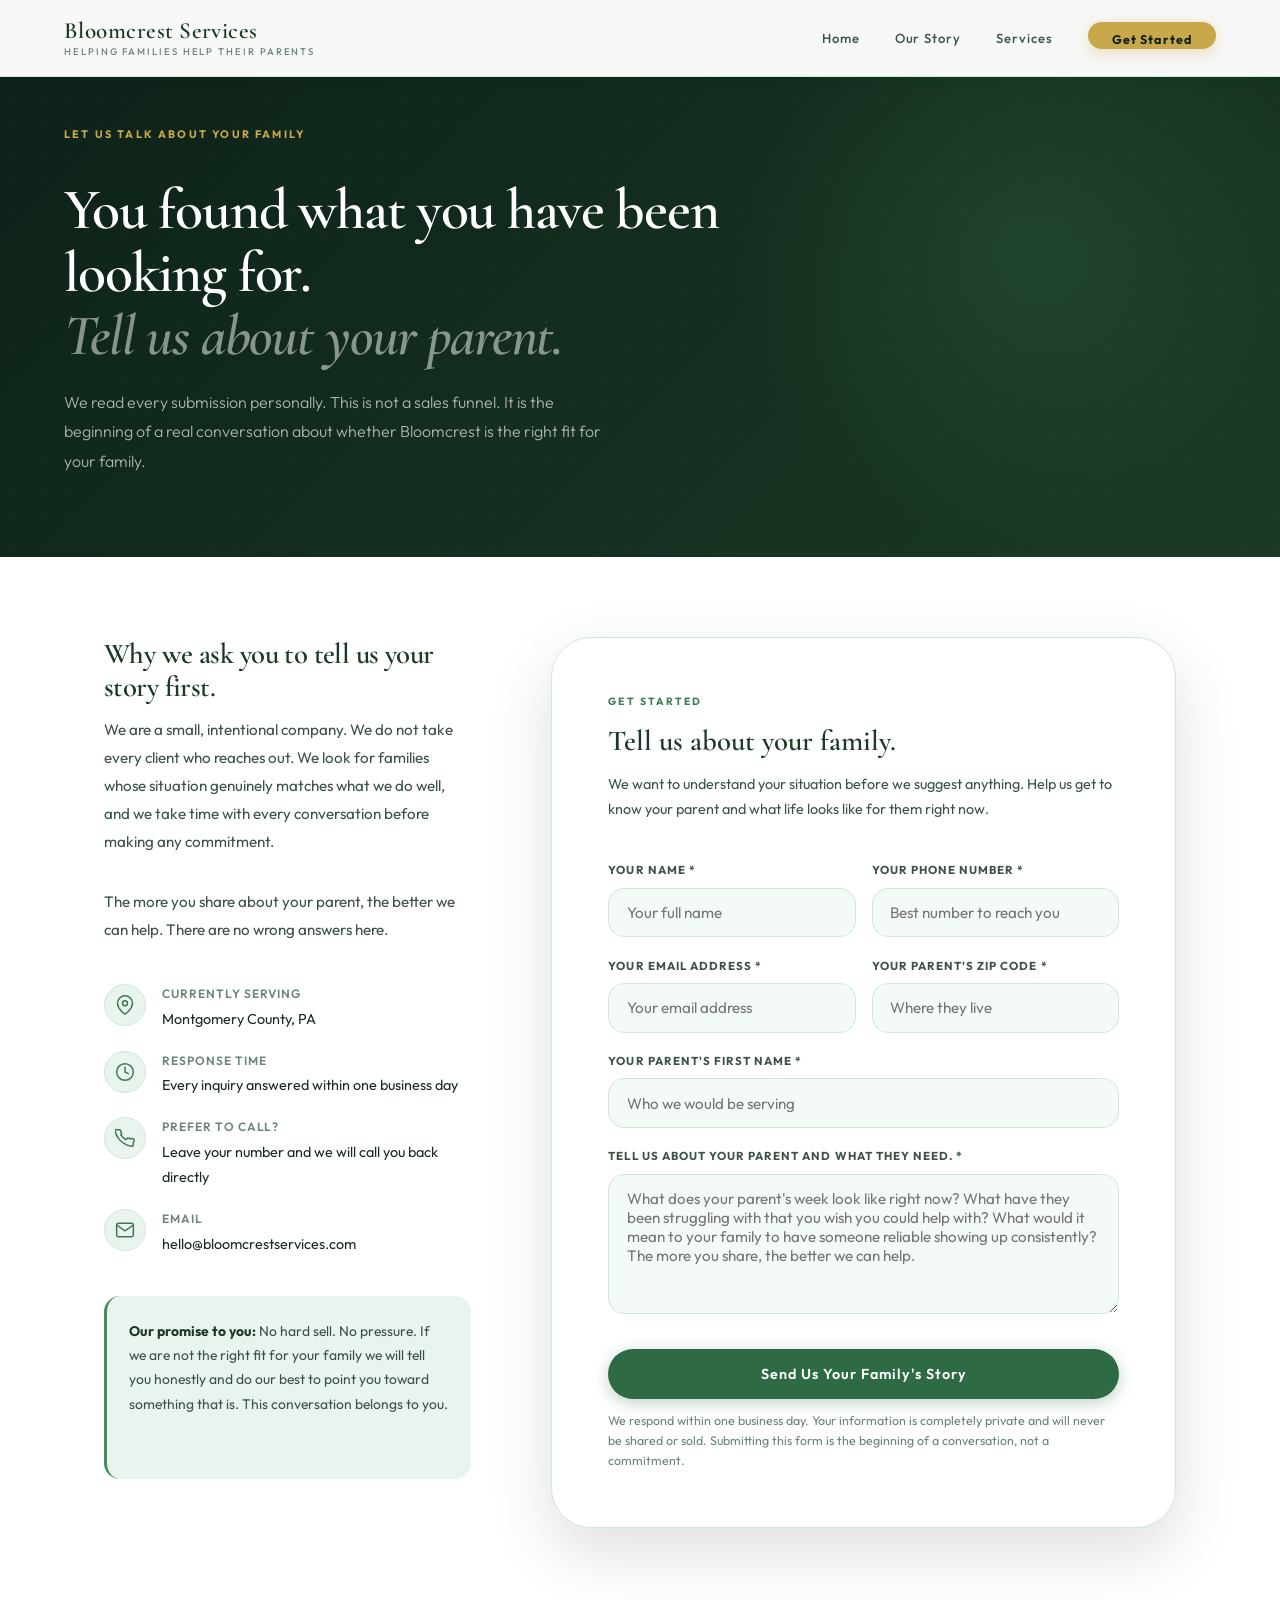
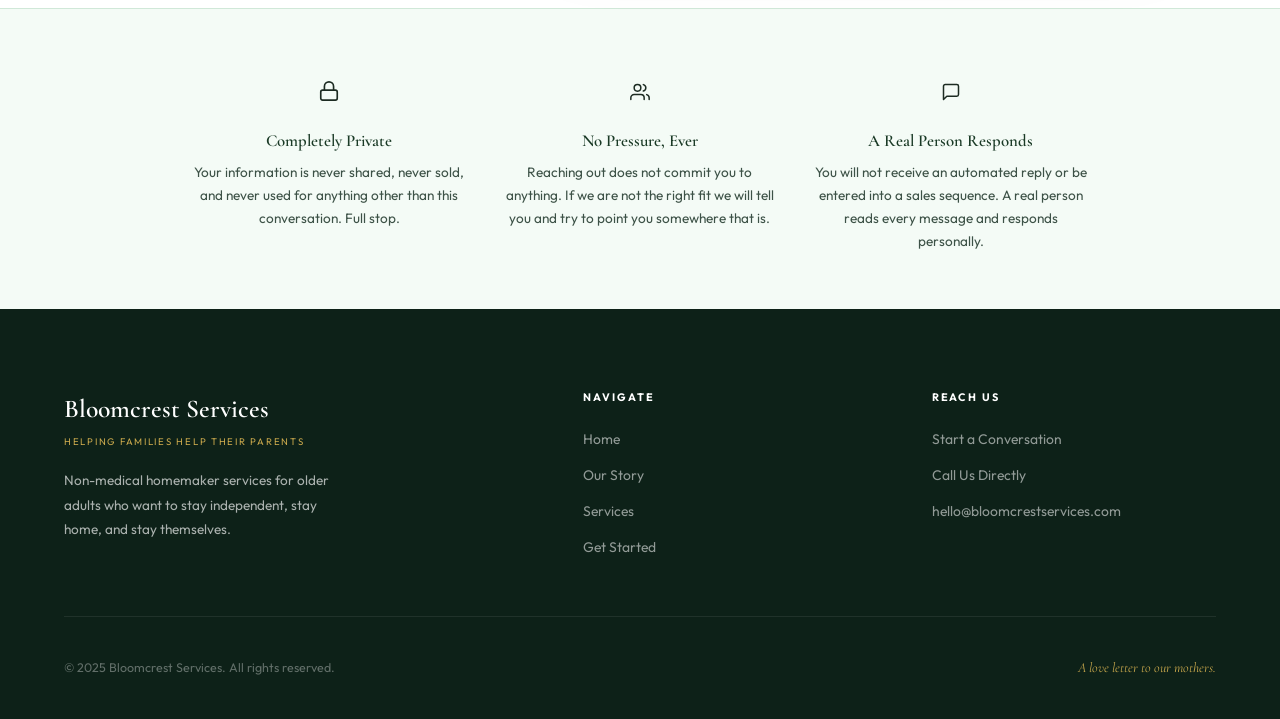
==== commit 65d2445a: "Update service area: Montgomery County PA only (remove Cypress TX)" ====
--- a/contact/index.html
+++ b/contact/index.html
@@ -41,7 +41,7 @@
 
     <div class="c-detail">
       <div class="c-icon"><svg width="20" height="20" viewBox="0 0 24 24" fill="none" stroke="currentColor" stroke-width="1.8" stroke-linecap="round" stroke-linejoin="round"><path d="M21 10c0 7-9 13-9 13s-9-6-9-13a9 9 0 0118 0z"/><circle cx="12" cy="10" r="3"/></svg></div>
-      <div class="c-detail-text"><strong>Currently Serving</strong><span>Montgomery County, PA and Cypress, TX</span></div>
+      <div class="c-detail-text"><strong>Currently Serving</strong><span>Montgomery County, PA</span></div>
     </div>
     <div class="c-detail">
       <div class="c-icon"><svg width="20" height="20" viewBox="0 0 24 24" fill="none" stroke="currentColor" stroke-width="1.8" stroke-linecap="round" stroke-linejoin="round"><circle cx="12" cy="12" r="10"/><polyline points="12 6 12 12 16 14"/></svg></div>
